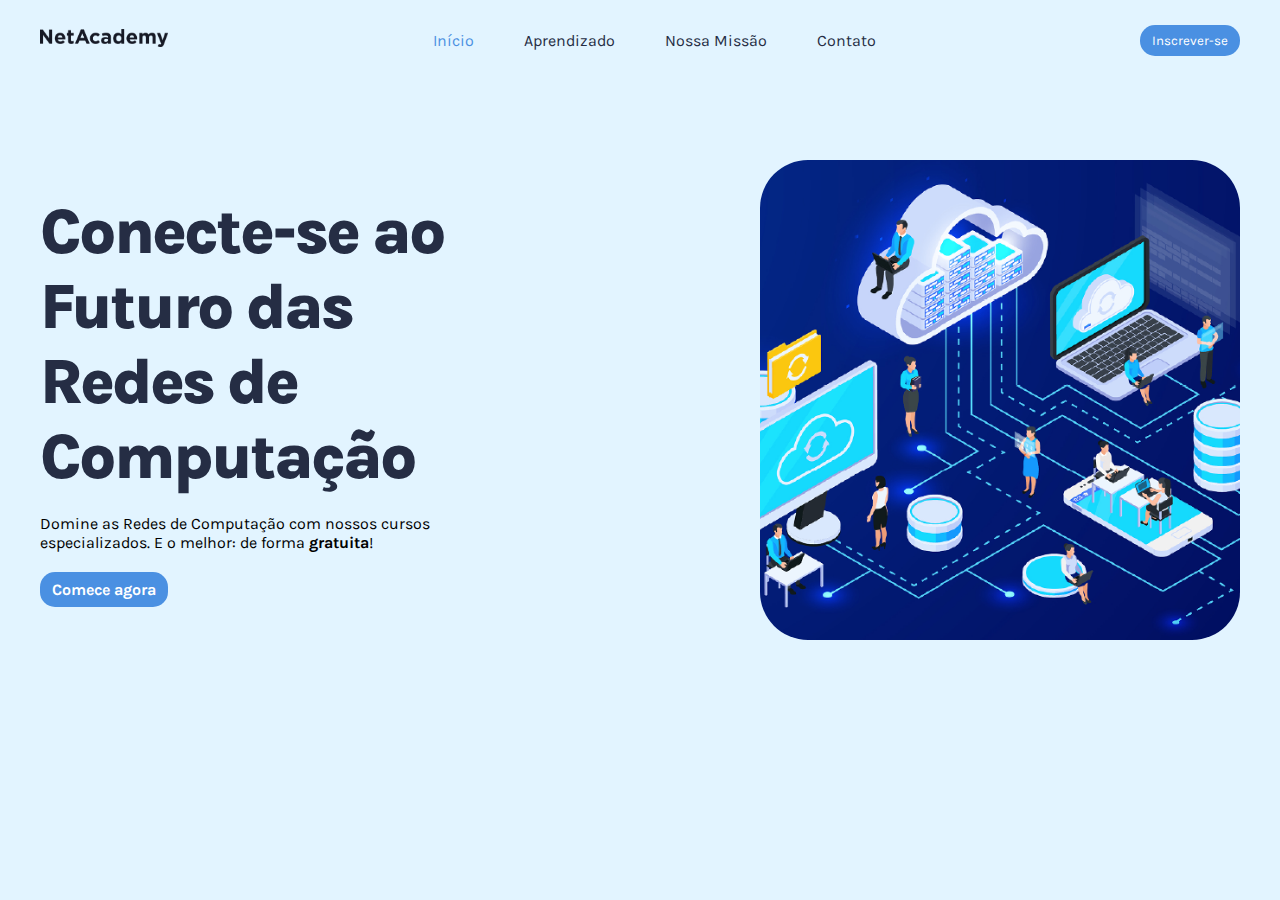
==== index.html @ b28fa785 "feat: add HTML and CSS for home page, including style guide" ====
<!DOCTYPE html>
<html lang="en">
<head>
    <meta charset="UTF-8">
    <meta name="viewport" content="width=device-width, initial-scale=1.0">
    <link rel="icon" href="assets/favicon.ico" type="image/x-icon">
    <link rel="stylesheet" href="style.css">
    <title>NetAcademy | Bem-vindo!</title>
</head>
<body>
    <main class="main">
        <div class="background">
            <nav class="navbar">
                <div class="navbar_img">
                    <img src="assets/NetAcademy-navbar.png" alt="company-logo" class="navbar_img_logo">
                </div>
                <ul class="navbar_menu">
                    <li><a href="index.html" class="navbar_menu_item active">Início</a></li>
                    <li><a href="" class="navbar_menu_item">Aprendizado</a></li>
                    <li><a href="" class="navbar_menu_item">Nossa Missão</a></li>
                    <li><a href="" class="navbar_menu_item">Contato</a></li>
                </ul>
                <!-- Usar botão para inscrição na newsletter -->
                <button class="navbar_button">
                    Inscrever-se
                </button>
            </nav>
            <section class="hero">
                <div class="hero_left">
                    <h1 class="hero_left_title">Conecte-se ao Futuro das Redes de Computação</h1>
                    <p class="hero_left_description">Domine as Redes de Computação com nossos cursos especializados.
                        E o melhor: de forma <span class="hero_left_description_gratuita">gratuita</span>!
                    </p>                    
                    <a href="" class="hero_left_link">Comece agora</a>                    
                </div>
                <div class="hero_right">
                    <div class="hero_right_container">
                        <img src="assets/img_networking.png" alt="people connected through technology" class="hero_right_img">
                    </div>
                </div>       

            </section>
        </div>
    </main>
    <script src="script.js"></script>
</body>
</html>
---- style.css ----
@import url('https://fonts.googleapis.com/css2?family=Karla:ital,wght@0,200..800;1,200..800&display=swap');

:root {
    --blue: #4a90e2;
    --lightblue: #e2f4ff;
    --darkgrey: #252d44;
    --white: #ffffff;
}

* {
    padding: 0;
    margin: 0;
    box-sizing: border-box;
    text-decoration: none;
    list-style: none;
    font-family: "karla";
}

.main {
    height: 100svh;
    width: 100vw;  
    background-color: var(--lightblue);
    display: flex;
    justify-content: center;
}

.background {
    max-width: 90rem;
    display: flex;
    flex-direction: column;
    align-items: center;
    margin: 0 40px;
}

.navbar {
    height: 5rem;
    width: 100%;
    display: flex;
    justify-content: space-between;
    align-items: center;    
}

.navbar_img_logo {
    max-width: 8rem;
}

.navbar_menu {
    display: flex;
    gap: 50px;
}

.navbar_menu_item {
    text-decoration: none;
    color: var(--darkgrey);
    transition: .2s;
}

.navbar_menu_item.active {
    color: var(--blue);
}

.navbar_button {
    padding: 8px 12px;
    color: var(--white);
    background-color: var(--blue);
    border: none;
    border-radius: 15px;
}

.hero {
    display: flex;
    align-items: center;
    justify-content: space-between;
    margin-top: 80px;
}

.hero_left {
    max-width: 45%;
}

.hero_left_title {
    max-width: 85%;
    font-weight: 800;
    font-size: 4rem;
    letter-spacing: -3px;
    color: var(--darkgrey);
}

.hero_left_description {
    max-width: 78%;
    margin-top: 20px;
}

.hero_left_description_gratuita {
    font-weight: 700;
}

.hero_left_link {
    display: inline-block; 
    padding: 8px 12px;
    margin-top: 20px;
    color: var(--white);
    background-color: var(--blue);
    border-radius: 15px;
    font-weight: 700;
}

.hero_right {
    max-width: 45%;
}

.hero_right_container {
    height: 30rem;
    width: 30rem;
    overflow: hidden;
    border-radius: 10%;

}

.hero_right_img {
    max-width: 100%;
    height: 100%;
    /* Para a imagem não distorcer */
    object-fit: cover;
}
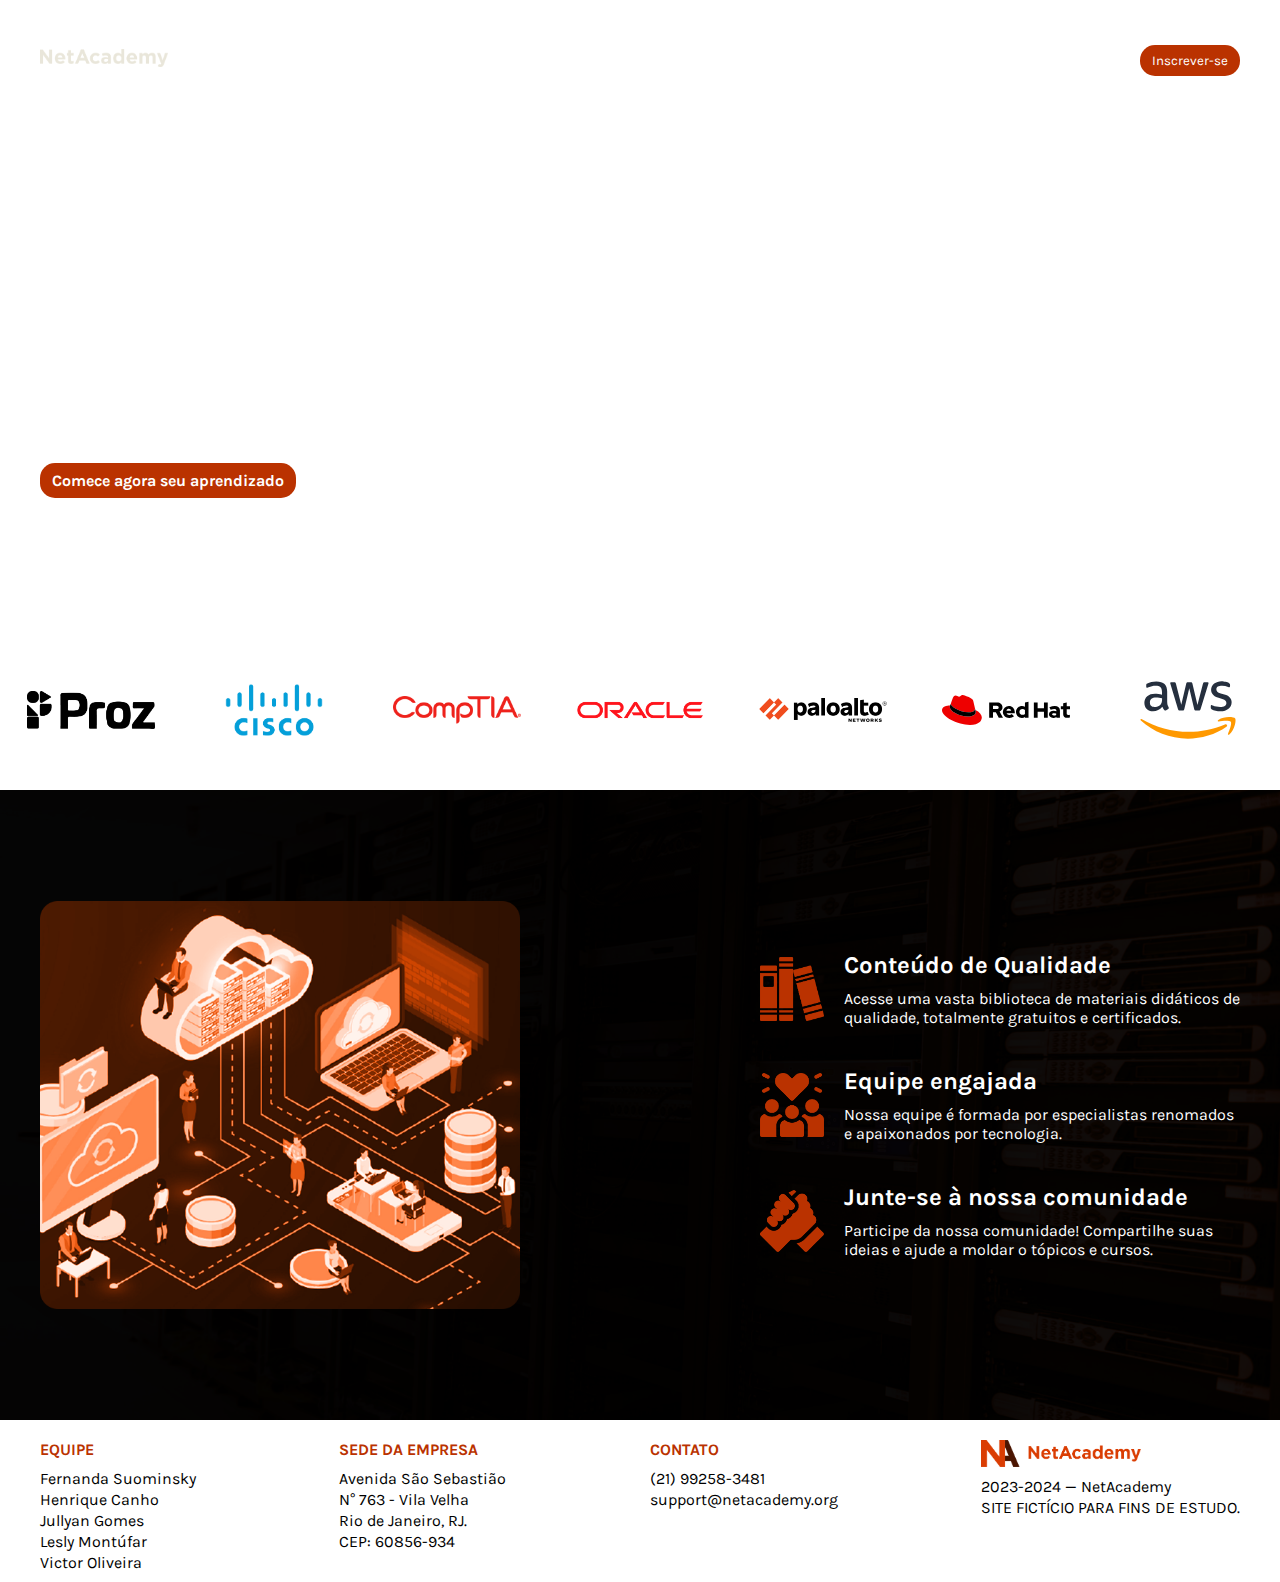
==== commit 704a5e79: "feat: finalize o design do projeto" ====
--- a/index.html
+++ b/index.html
@@ -1,9 +1,9 @@
 <!DOCTYPE html>
-<html lang="en">
+<html lang="pt-br">
 <head>
     <meta charset="UTF-8">
     <meta name="viewport" content="width=device-width, initial-scale=1.0">
-    <link rel="icon" href="assets/favicon.ico" type="image/x-icon">
+    <link rel="icon" href="assets/icons/favicon.ico" type="image/x-icon">
     <link rel="stylesheet" href="style.css">
     <title>NetAcademy | Bem-vindo!</title>
 </head>
@@ -12,13 +12,14 @@
         <div class="background">
             <nav class="navbar">
                 <div class="navbar_img">
-                    <img src="assets/NetAcademy-navbar.png" alt="company-logo" class="navbar_img_logo">
+                    <a href="index.html"><img src="assets/logos/netacademy-navbar.png" alt="company-logo" class="navbar_img_logo">
+                    </a>
                 </div>
                 <ul class="navbar_menu">
                     <li><a href="index.html" class="navbar_menu_item active">Início</a></li>
                     <li><a href="" class="navbar_menu_item">Aprendizado</a></li>
                     <li><a href="" class="navbar_menu_item">Nossa Missão</a></li>
-                    <li><a href="" class="navbar_menu_item">Contato</a></li>
+                    <li><a href="menus/contato/contato.html" class="navbar_menu_item">Contato</a></li>
                 </ul>
                 <!-- Usar botão para inscrição na newsletter -->
                 <button class="navbar_button">
@@ -26,22 +27,87 @@
                 </button>
             </nav>
             <section class="hero">
-                <div class="hero_left">
-                    <h1 class="hero_left_title">Conecte-se ao Futuro das Redes de Computação</h1>
-                    <p class="hero_left_description">Domine as Redes de Computação com nossos cursos especializados.
-                        E o melhor: de forma <span class="hero_left_description_gratuita">gratuita</span>!
-                    </p>                    
-                    <a href="" class="hero_left_link">Comece agora</a>                    
-                </div>
-                <div class="hero_right">
-                    <div class="hero_right_container">
-                        <img src="assets/img_networking.png" alt="people connected through technology" class="hero_right_img">
-                    </div>
-                </div>       
-
-            </section>
+                <h1 class="hero_title">Conecte-se ao Futuro das Redes de Computação</h1>
+                <p class="hero_description">Domine as Redes de Computação com nossos cursos especializados.<br> E o melhor: de forma <span class="hero_description_gratuita">gratuita</span>!
+                </p>                    
+                <a href="" class="hero_link">Comece agora seu aprendizado</a>       
+            </section>            
         </div>
     </main>
+    <section class="patreons">
+        <img src="assets/logos/logo-prozeducacao.png" alt="prozeducação logo" class="patreons_logo">
+        <img src="assets/logos/logo-cisco.png" alt="cisco logo" class="patreons_logo">
+        <img src="assets/logos/logo-comptia.png" alt="comptia logo" class="patreons_logo">
+        <img src="assets/logos/logo-oracle.png" alt="oracle logo" class="patreons_logo">
+        <img src="assets/logos/logo-paloalto.png" alt="paloalto logo" class="patreons_logo">
+        <img src="assets/logos/logo-redhat.svg" alt="logo redhat" class="patreons_logo">
+        <img src="assets/logos/logo-aws.svg" alt="aws logo" class="patreons_logo">                
+    </section>
+    <section class="services">
+        <div class="services_background">
+            <div class="services_main">
+                <img src="assets/bg/left image.png" alt="" class="services_left">
+                <div class="services_right">
+                    <div class="services_right_container">
+                        <div class="services_right_image">
+                            <img src="assets/icons-colored/icon-books.png" alt="book icon" class="services_right_icon">
+                        </div>
+                        <div class="services_right_text">
+                            <h2 class="services_right_title">Conteúdo de Qualidade</h2>
+                            <p class="services_right_description">Acesse uma vasta biblioteca de materiais didáticos de qualidade, totalmente gratuitos e certificados.</p>
+                        </div>
+                    </div>
+                    <div class="services_right_container" style="margin-top: 40px;">
+                        <div class="services_right_image">
+                            <img src="assets/icons-colored/icon-team.png" alt="book icon" class="services_right_icon">
+                        </div>
+                        <div class="services_right_text">
+                            <h2 class="services_right_title">Equipe engajada</h2>
+                            <p class="services_right_description">Nossa equipe é formada por especialistas renomados e apaixonados por tecnologia.</p>
+                        </div>
+                    </div>
+                    <div class="services_right_container" style="margin-top: 40px;">
+                        <div class="services_right_image">
+                            <img src="assets/icons-colored/logo-collaboration.png" alt="book icon" class="services_right_icon">
+                        </div>
+                        <div class="services_right_text">
+                            <h2 class="services_right_title">Junte-se à nossa comunidade</h2>
+                            <p class="services_right_description">Participe da nossa comunidade! Compartilhe suas ideias e ajude a moldar o tópicos e cursos.</p>
+                        </div>
+                    </div>
+                </div>
+            </div>            
+        </div>
+    </section>
+    <footer class="footer">
+        <div class="footer_background">
+            <div class="footer_container">
+                <h3 class="footer_title">Equipe</h3>
+                <a href="https://github.com/Ferskys" class="footer_text">Fernanda Suominsky</a>
+                <a href="https://github.com/HenriqueCanho" class="footer_text">Henrique Canho</a>
+                <a href="https://github.com/jullyanvpr" class="footer_text">Jullyan Gomes</a>
+                <a href="https://github.com/LeslyMontufar" class="footer_text">Lesly Montúfar</a>
+                <a href="" class="footer_text">Victor Oliveira</a>
+            </div>
+            <div class="footer_container">
+                <h3 class="footer_title">Sede da empresa</h3>
+                <p class="footer_text">Avenida São Sebastião</p>
+                <p class="footer_text">N° 763 - Vila Velha</p>
+                <p class="footer_text">Rio de Janeiro, RJ.</p>
+                <p class="footer_text">CEP: 60856-934</p>
+            </div>
+            <div class="footer_container">
+                <h3 class="footer_title">Contato</h3>
+                <p class="footer_text">(21) 99258-3481</p>
+                <p class="footer_text">support@netacademy.org</p>
+            </div>
+            <div class="footer_container">
+                <img src="assets/logos/Logo NetAcademy horizontal.png" alt="" class="footer_logo">
+                <p class="footer_text">2023-2024 — NetAcademy</p>
+                <p class="footer_text">SITE FICTÍCIO PARA FINS DE ESTUDO.</p>
+            </div>
+        </div>
+    </footer>
     <script src="script.js"></script>
 </body>
 </html>--- a/style.css
+++ b/style.css
@@ -1,7 +1,8 @@
 @import url('https://fonts.googleapis.com/css2?family=Karla:ital,wght@0,200..800;1,200..800&display=swap');
 
 :root {
-    --blue: #4a90e2;
+    --blue: #ba3200;
+    --lightorange: #ffe1d6;
     --lightblue: #e2f4ff;
     --darkgrey: #252d44;
     --white: #ffffff;
@@ -17,19 +18,23 @@
 }
 
 .main {
-    height: 100svh;
-    width: 100vw;  
-    background-color: var(--lightblue);
+    height: 70svh;
+    width: calc(100vw-30px);
+    background-image: url(assets/bg/hero-bg.png);
+    background-size: cover;
+    background-repeat: no-repeat;
+    background-position: center center;
     display: flex;
     justify-content: center;
 }
 
 .background {
-    max-width: 90rem;
-    display: flex;
-    flex-direction: column;
-    align-items: center;
-    margin: 0 40px;
+    width: 90rem;
+    display: flex;
+    flex-direction: column;
+    /* align-items: center; */
+    /* justify-content: space-between; */
+    margin: 0 40px;  
 }
 
 .navbar {
@@ -38,26 +43,44 @@
     display: flex;
     justify-content: space-between;
     align-items: center;    
+    margin-top: 20px;
 }
 
 .navbar_img_logo {
     max-width: 8rem;
+    /* Torna o arquivo PNG em branco */
+    filter: invert(100%) brightness(100%);
 }
 
 .navbar_menu {
     display: flex;
-    gap: 50px;
+    gap: 70px;
 }
 
 .navbar_menu_item {
     text-decoration: none;
-    color: var(--darkgrey);
-    transition: .2s;
-}
-
-.navbar_menu_item.active {
-    color: var(--blue);
-}
+    color: var(--white);
+    position: relative;
+}
+
+.navbar_menu_item::after {
+    content: '';
+    position: absolute;
+    opacity: 0;
+    width: 0;
+    height: 2px;
+    left: 0;
+    bottom: -5px;
+    background-color: var(--white);
+    transition: width 0.2s ease-in-out;
+}
+
+.navbar_menu_item:hover::after {
+    content: '';
+    width: 100%;
+    opacity: 1;
+}
+
 
 .navbar_button {
     padding: 8px 12px;
@@ -65,37 +88,34 @@
     background-color: var(--blue);
     border: none;
     border-radius: 15px;
+    cursor: pointer;
 }
 
 .hero {
-    display: flex;
-    align-items: center;
-    justify-content: space-between;
-    margin-top: 80px;
-}
-
-.hero_left {
-    max-width: 45%;
-}
-
-.hero_left_title {
-    max-width: 85%;
+    /* Display para conter um elemento por linha */
+    display: block;
+    margin-top: 120px;
+}
+
+.hero_title {
+    width: 520px;
     font-weight: 800;
     font-size: 4rem;
-    letter-spacing: -3px;
-    color: var(--darkgrey);
-}
-
-.hero_left_description {
-    max-width: 78%;
-    margin-top: 20px;
-}
-
-.hero_left_description_gratuita {
+    letter-spacing: -2px;
+    color: var(--white);
+}
+
+.hero_description {
+    margin-top: 20px;
+    color: var(--white);
+}
+
+.hero_description_gratuita {
     font-weight: 700;
 }
 
-.hero_left_link {
+.hero_link {
+    /* Display inline-block, pq o padrão(inline) não aceita margens */
     display: inline-block; 
     padding: 8px 12px;
     margin-top: 20px;
@@ -105,21 +125,165 @@
     font-weight: 700;
 }
 
-.hero_right {
-    max-width: 45%;
-}
-
-.hero_right_container {
-    height: 30rem;
+.patreons {
+    height: 10rem;
+    width: 100%;
+    display: flex;
+    align-items: center;
+    justify-content: space-around;
+    background-color: var(--white);
+}
+
+
+.patreons_logo {
+    width: 8rem;
+}
+
+.services {
+    height: 70vh;
+    width: calc(100vw-30px);
+    background-image: url(assets/bg/services-bg.png);
+    background-size: cover;
+    background-repeat: no-repeat;
+    background-position: center center;
+    display: flex;
+    justify-content: center;
+}
+
+.services_background {
+    width: 90rem;
+    display: flex;
+    flex-direction: column;
+    margin:0px 40px;
+}
+
+.services_main{
+    height: 100%;
+    display: flex;
+    justify-content: space-between;
+}
+
+.services_left {
     width: 30rem;
-    overflow: hidden;
-    border-radius: 10%;
-
-}
-
-.hero_right_img {
-    max-width: 100%;
-    height: 100%;
-    /* Para a imagem não distorcer */
-    object-fit: cover;
+    align-self: center;
+}
+
+.services_right {
+    align-self: center;
+    width: 30rem;
+}
+
+.services_right_container {
+    display: flex;
+}
+
+.services_right_image {
+    display: flex;
+    justify-content: center;
+    align-items: center;
+}
+
+.services_right_icon {
+    width: 4rem;
+}
+
+.services_right_text {
+    display: flex;
+    flex-direction: column;
+    margin-left: 20px;
+}
+
+.services_right_title {
+    color: var(--white);
+    position: relative;
+    text-decoration: none;
+    display: inline-block;
+}
+/*
+.services_right_title::after {
+    content: '';
+    position: absolute;
+    width: 100%;
+    height: 2px;
+    left: 0;
+    bottom: -8px;
+    background-color: var(--blue);
+}
+*/
+
+.services_right_description {
+    color: var(--white);
+    margin-top: 10px;
+}
+
+.footer {
+    height: 18vh;
+    background-color: var(--white);
+    display: flex;
+    justify-content: center;
+
+}
+
+.footer_background {
+    width: 90rem;
+    display: flex;
+    justify-content: space-between;
+    margin:0px 40px;
+}
+
+.footer_container {
+    display: flex;
+    flex-direction: column;
+    margin-top: 20px;
+}
+
+.footer_title {
+    font-size: 1rem;
+    color: var(--blue);
+    margin-bottom: 10px;
+    text-transform: uppercase;
+}
+
+.footer_text {
+    margin-bottom: 2px;
+    color: black;
+}
+
+.footer_text a {
+    text-decoration: none;
+}
+
+.footer_logo {
+    width: 10rem;
+    margin-bottom: 10px;
+}
+
+
+@media (max-height: 940px) {
+    .hero {
+        margin-top: 60px;
+    }
+}
+
+@media (max-width: 1130px) {
+    .main {
+        height: 60svh;
+    }
+
+    .navbar_menu {
+        gap: 40px
+    }
+
+    .hero_title{
+        width: 400px;
+        font-size: 3rem;
+    }
+
+    .patreons {
+        height: 6rem;
+    }
+
+    .patreons_logo {
+        width: 6rem;
+    }
 }